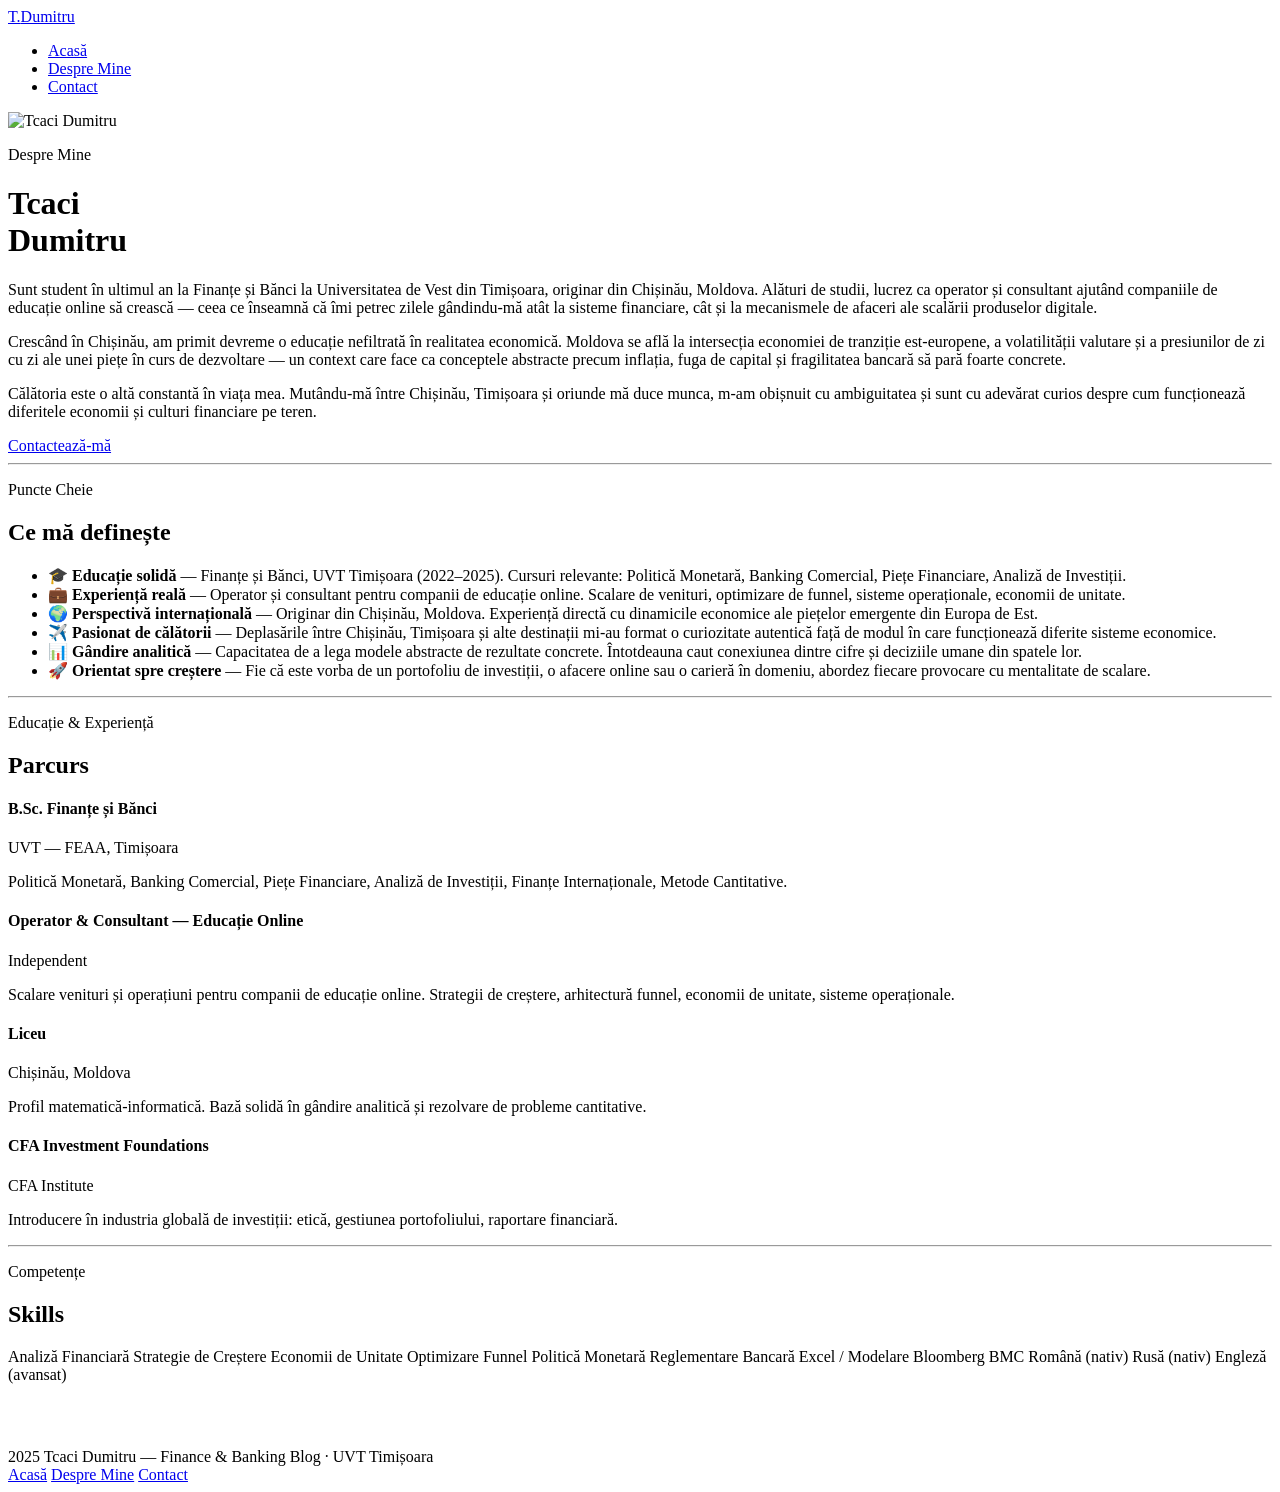
==== about.html @ 70bce986 "Rename about (1).html to about.html" ====
<!DOCTYPE html>
<html lang="ro">
<head>
  <meta charset="UTF-8">
  <meta name="viewport" content="width=device-width, initial-scale=1.0">
  <title>Tcaci Dumitru — Despre Mine</title>
  <link rel="preconnect" href="https://fonts.googleapis.com">
  <link href="https://fonts.googleapis.com/css2?family=Cormorant+Garamond:ital,wght@0,400;0,600;1,400&family=DM+Sans:wght@300;400;500&family=DM+Mono&display=swap" rel="stylesheet">
  <link rel="stylesheet" href="style.css">
</head>
<body>

  <nav id="site-nav">
    <div class="container">
      <a href="index.html" class="nav-logo">T.<span>Dumitru</span></a>
      <ul class="nav-links">
        <li><a href="index.html">Acasă</a></li>
        <li><a href="about.html" class="active">Despre Mine</a></li>
        <li><a href="contact.html">Contact</a></li>
      </ul>
    </div>
  </nav>

  <main>
    <div class="container">

      <!-- ABOUT HERO — grid layout -->
      <div class="about-hero">

        <!-- Photo — ::before / ::after decorative pseudo-elements in CSS -->
        <div class="about-photo-wrap">
          <img src="IMG_2270_2.JPG" alt="Tcaci Dumitru">
        </div>

        <!-- Bio -->
        <div class="about-text">
          <p class="section-label">Despre Mine</p>
          <h1>Tcaci<br>Dumitru</h1>
          <p>
            Sunt student în ultimul an la Finanțe și Bănci la Universitatea de Vest din Timișoara,
            originar din Chișinău, Moldova. Alături de studii, lucrez ca operator și consultant
            ajutând companiile de educație online să crească — ceea ce înseamnă că îmi petrec
            zilele gândindu-mă atât la sisteme financiare, cât și la mecanismele de afaceri ale
            scalării produselor digitale.
          </p>
          <p>
            Crescând în Chișinău, am primit devreme o educație nefiltrată în realitatea economică.
            Moldova se află la intersecția economiei de tranziție est-europene, a volatilității
            valutare și a presiunilor de zi cu zi ale unei piețe în curs de dezvoltare — un context
            care face ca conceptele abstracte precum inflația, fuga de capital și fragilitatea
            bancară să pară foarte concrete.
          </p>
          <p>
            Călătoria este o altă constantă în viața mea. Mutându-mă între Chișinău, Timișoara și
            oriunde mă duce munca, m-am obișnuit cu ambiguitatea și sunt cu adevărat curios despre
            cum funcționează diferitele economii și culturi financiare pe teren.
          </p>
          <a href="contact.html" class="btn btn-primary" style="margin-top:0.5rem;">Contactează-mă</a>
        </div>
      </div>

      <hr class="divider">

      <!-- KEY POINTS — styled list with ::before pseudo-elements -->
      <section class="section" style="padding-top: 0;">
        <p class="section-label">Puncte Cheie</p>
        <h2>Ce mă definește</h2>

        <ul class="key-points">
          <li>
            <span class="icon">🎓</span>
            <span><strong>Educație solidă</strong> — Finanțe și Bănci, UVT Timișoara (2022–2025). Cursuri relevante: Politică Monetară, Banking Comercial, Piețe Financiare, Analiză de Investiții.</span>
          </li>
          <li>
            <span class="icon">💼</span>
            <span><strong>Experiență reală</strong> — Operator și consultant pentru companii de educație online. Scalare de venituri, optimizare de funnel, sisteme operaționale, economii de unitate.</span>
          </li>
          <li>
            <span class="icon">🌍</span>
            <span><strong>Perspectivă internațională</strong> — Originar din Chișinău, Moldova. Experiență directă cu dinamicile economice ale piețelor emergente din Europa de Est.</span>
          </li>
          <li>
            <span class="icon">✈️</span>
            <span><strong>Pasionat de călătorii</strong> — Deplasările între Chișinău, Timișoara și alte destinații mi-au format o curiozitate autentică față de modul în care funcționează diferite sisteme economice.</span>
          </li>
          <li>
            <span class="icon">📊</span>
            <span><strong>Gândire analitică</strong> — Capacitatea de a lega modele abstracte de rezultate concrete. Întotdeauna caut conexiunea dintre cifre și deciziile umane din spatele lor.</span>
          </li>
          <li>
            <span class="icon">🚀</span>
            <span><strong>Orientat spre creștere</strong> — Fie că este vorba de un portofoliu de investiții, o afacere online sau o carieră în domeniu, abordez fiecare provocare cu mentalitate de scalare.</span>
          </li>
        </ul>
      </section>

      <hr class="divider">

      <!-- CV GRID — grid layout, data-year attribute used in CSS ::after -->
      <section class="section" style="padding-top: 0;">
        <p class="section-label">Educație &amp; Experiență</p>
        <h2>Parcurs</h2>

        <div class="cv-grid">
          <div class="cv-card" data-year="2022–2025">
            <h4>B.Sc. Finanțe și Bănci</h4>
            <span class="meta">UVT — FEAA, Timișoara</span>
            <p>Politică Monetară, Banking Comercial, Piețe Financiare, Analiză de Investiții, Finanțe Internaționale, Metode Cantitative.</p>
          </div>

          <div class="cv-card" data-year="2023–prezent">
            <h4>Operator &amp; Consultant — Educație Online</h4>
            <span class="meta">Independent</span>
            <p>Scalare venituri și operațiuni pentru companii de educație online. Strategii de creștere, arhitectură funnel, economii de unitate, sisteme operaționale.</p>
          </div>

          <div class="cv-card" data-year="2018–2022">
            <h4>Liceu</h4>
            <span class="meta">Chișinău, Moldova</span>
            <p>Profil matematică-informatică. Bază solidă în gândire analitică și rezolvare de probleme cantitative.</p>
          </div>

          <div class="cv-card" data-year="2024">
            <h4>CFA Investment Foundations</h4>
            <span class="meta">CFA Institute</span>
            <p>Introducere în industria globală de investiții: etică, gestiunea portofoliului, raportare financiară.</p>
          </div>
        </div>
      </section>

      <hr class="divider">

      <!-- SKILLS — flexbox layout -->
      <section class="section" style="padding-top: 0; padding-bottom: 4rem;">
        <p class="section-label">Competențe</p>
        <h2>Skills</h2>
        <div class="skills-flex">
          <span class="skill-chip">Analiză Financiară</span>
          <span class="skill-chip">Strategie de Creștere</span>
          <span class="skill-chip">Economii de Unitate</span>
          <span class="skill-chip">Optimizare Funnel</span>
          <span class="skill-chip">Politică Monetară</span>
          <span class="skill-chip">Reglementare Bancară</span>
          <span class="skill-chip">Excel / Modelare</span>
          <span class="skill-chip">Bloomberg BMC</span>
          <span class="skill-chip">Română (nativ)</span>
          <span class="skill-chip">Rusă (nativ)</span>
          <span class="skill-chip">Engleză (avansat)</span>
        </div>
      </section>

    </div>
  </main>

  <footer id="site-footer">
    <div class="container">
      <div class="footer-inner">
        <span class="footer-copy">2025 Tcaci Dumitru — Finance &amp; Banking Blog · UVT Timișoara</span>
        <nav class="footer-links">
          <a href="index.html">Acasă</a>
          <a href="about.html">Despre Mine</a>
          <a href="contact.html">Contact</a>
        </nav>
      </div>
    </div>
  </footer>

</body>
</html>
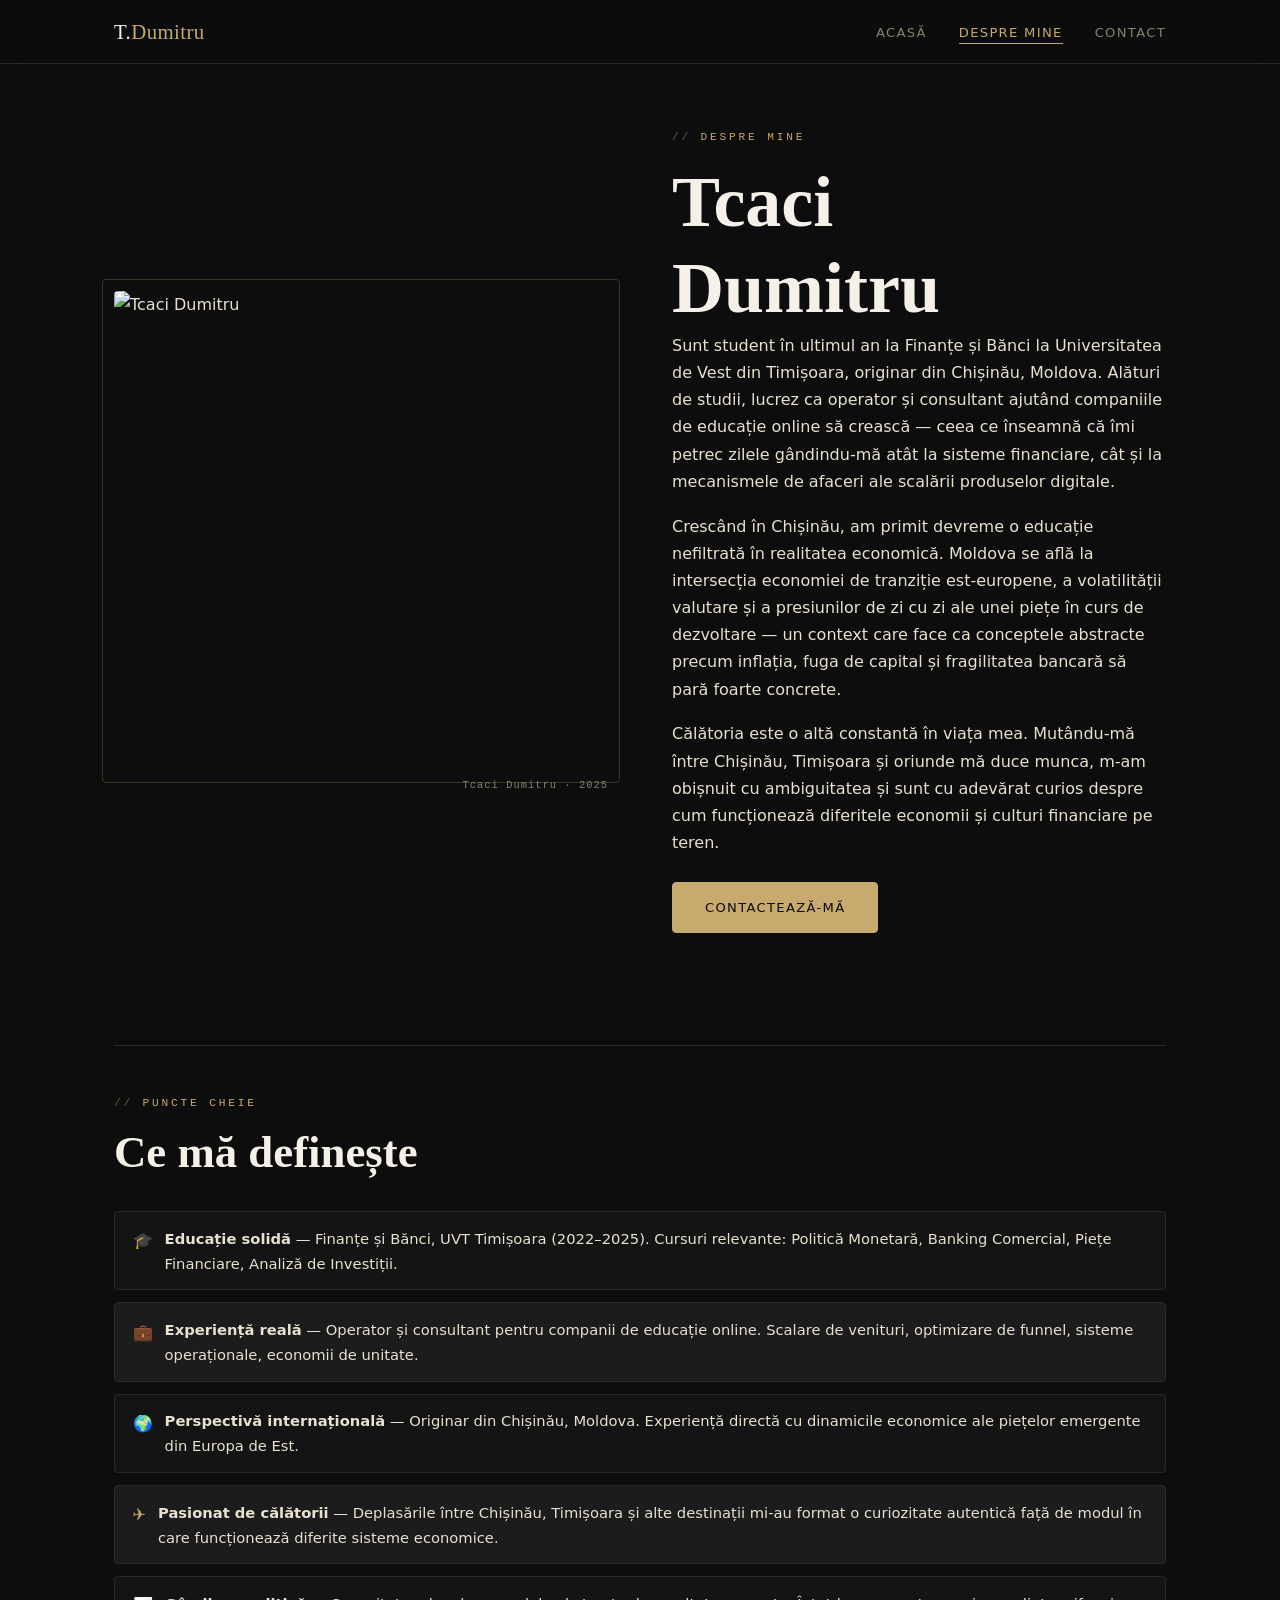
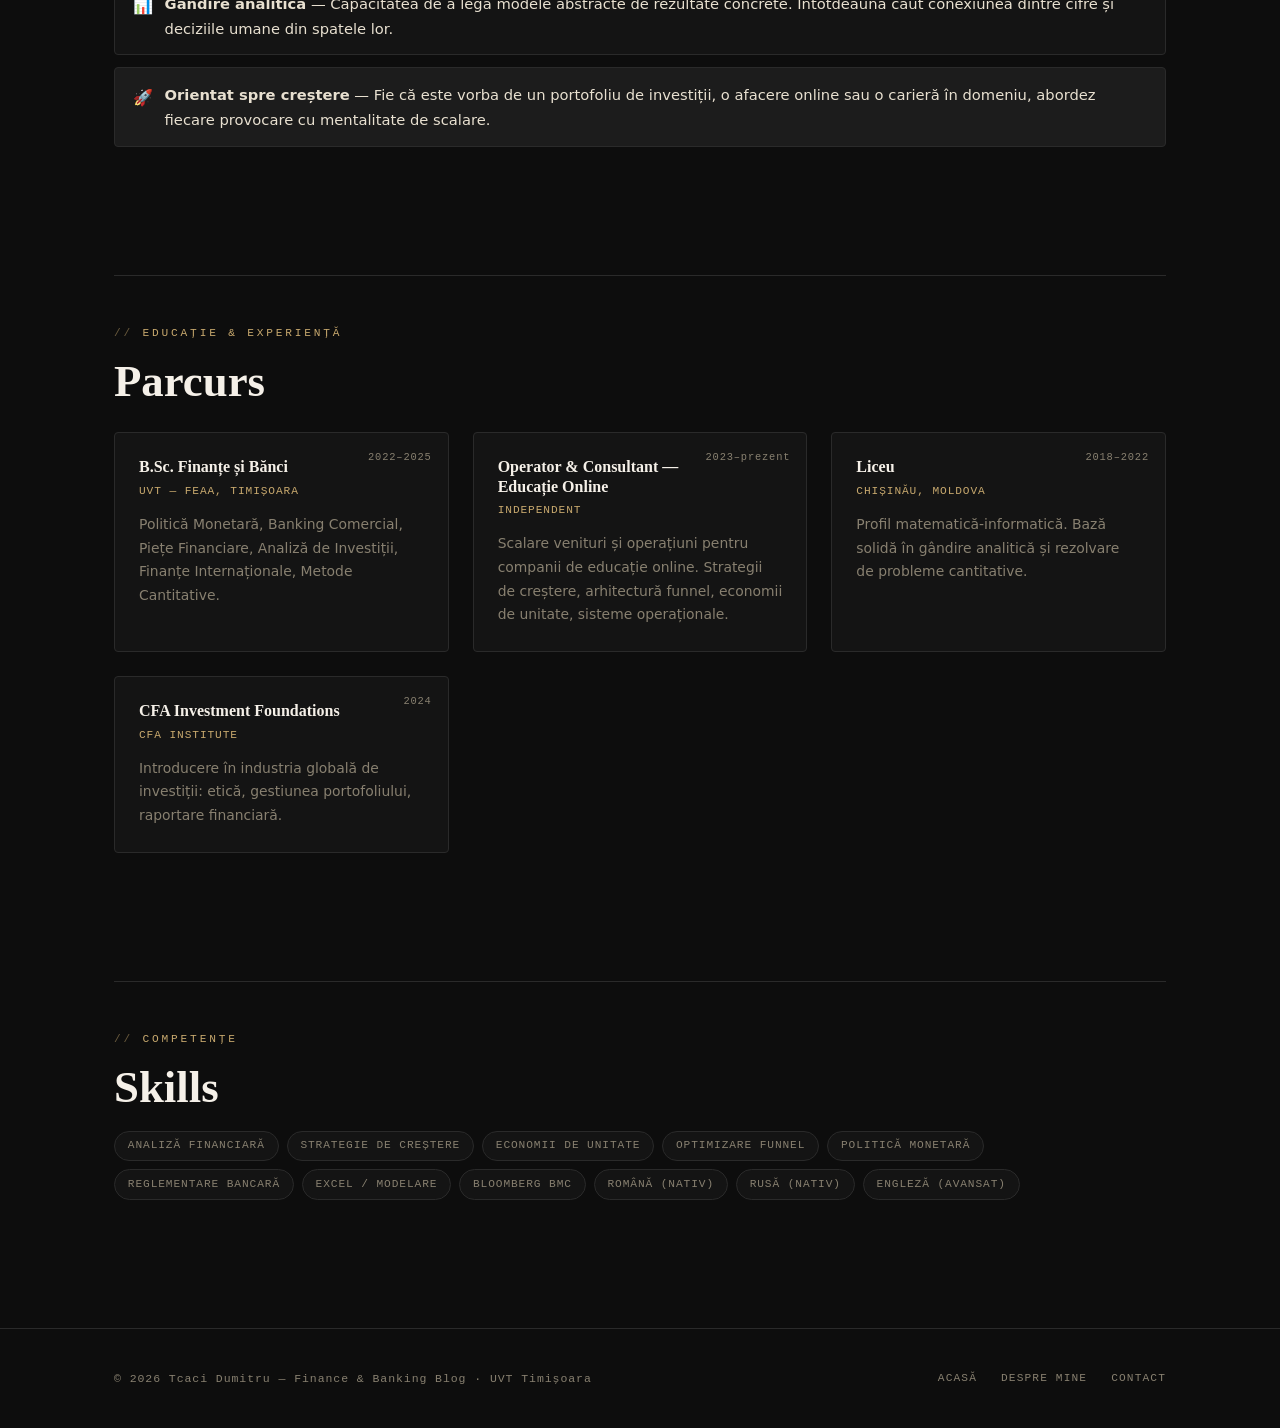
==== commit 2417743f: "Update about.html" ====
--- a/about.html
+++ b/about.html
@@ -155,7 +155,7 @@
   <footer id="site-footer">
     <div class="container">
       <div class="footer-inner">
-        <span class="footer-copy">2025 Tcaci Dumitru — Finance &amp; Banking Blog · UVT Timișoara</span>
+        <span class="footer-copy">2026 Tcaci Dumitru — Finance &amp; Banking Blog · UVT Timișoara</span>
         <nav class="footer-links">
           <a href="index.html">Acasă</a>
           <a href="about.html">Despre Mine</a>
--- a/style.css
+++ b/style.css
@@ -0,0 +1,898 @@
+/* ============================================================
+   style.css — Tcaci Dumitru | Web Design Lab
+   Covers: element, class, ID, attribute selectors
+           px, em, rem, %, vw/vh units
+           float, flexbox, grid layouts
+           :hover, :focus, :nth-child, ::before, ::after
+   ============================================================ */
+
+/* ─── 1. CSS CUSTOM PROPERTIES (variables) ─── */
+:root {
+  --clr-bg:        #0d0d0d;
+  --clr-surface:   #141414;
+  --clr-surface2:  #1c1c1c;
+  --clr-border:    #2a2a2a;
+  --clr-accent:    #c8a96e;        /* warm gold */
+  --clr-accent2:   #e8c98e;
+  --clr-text:      #e8e0d0;
+  --clr-muted:     #888070;
+  --clr-white:     #f5f0e8;
+  --clr-danger:    #c0392b;
+
+  --ff-display:    'Cormorant Garamond', Georgia, serif;
+  --ff-body:       'DM Sans', system-ui, sans-serif;
+  --ff-mono:       'DM Mono', monospace;
+
+  --radius:        4px;
+  --transition:    0.3s cubic-bezier(0.4, 0, 0.2, 1);
+  --shadow:        0 8px 32px rgba(0,0,0,0.5);
+  --max-w:         1100px;
+}
+
+/* ─── 2. RESET & BASE (element selectors) ─── */
+*, *::before, *::after {
+  box-sizing: border-box;
+  margin: 0;
+  padding: 0;
+}
+
+html {
+  font-size: 16px;          /* rem base */
+  scroll-behavior: smooth;
+}
+
+body {
+  background-color: var(--clr-bg);
+  color: var(--clr-text);
+  font-family: var(--ff-body);
+  font-size: 1rem;          /* rem unit */
+  line-height: 1.7;
+  min-height: 100vh;
+}
+
+h1, h2, h3, h4 {
+  font-family: var(--ff-display);
+  font-weight: 600;
+  line-height: 1.2;
+  color: var(--clr-white);
+}
+
+h1 { font-size: clamp(2.5rem, 6vw, 4.5rem); }   /* vw unit */
+h2 { font-size: clamp(1.8rem, 4vw, 2.8rem); }
+h3 { font-size: 1.4rem; }                         /* rem unit */
+
+p  { margin-bottom: 1.1em; color: var(--clr-text); } /* em unit */
+
+a  {
+  color: var(--clr-accent);
+  text-decoration: none;
+  transition: color var(--transition);
+}
+
+/* element selector: pseudo-class */
+a:hover { color: var(--clr-accent2); }
+
+img { max-width: 100%; display: block; }
+
+ul  { list-style: none; }
+
+/* ─── 3. UTILITY CLASSES (class selectors) ─── */
+.container {
+  max-width: var(--max-w);
+  margin-inline: auto;
+  padding-inline: 1.5rem;   /* rem */
+}
+
+.section {
+  padding-block: 5rem;      /* rem */
+}
+
+.section-label {
+  font-family: var(--ff-mono);
+  font-size: 0.7rem;         /* rem */
+  letter-spacing: 0.25em;
+  text-transform: uppercase;
+  color: var(--clr-accent);
+  margin-bottom: 0.75rem;
+}
+
+.section-label::before {    /* ::before pseudo-element */
+  content: "//  ";
+  opacity: 0.5;
+}
+
+.accent { color: var(--clr-accent); }
+
+.tag {
+  display: inline-block;
+  font-family: var(--ff-mono);
+  font-size: 0.65rem;
+  letter-spacing: 0.12em;
+  text-transform: uppercase;
+  background: rgba(200, 169, 110, 0.12);
+  color: var(--clr-accent);
+  border: 1px solid rgba(200, 169, 110, 0.3);
+  padding: 0.2em 0.6em;
+  border-radius: var(--radius);
+}
+
+.divider {
+  border: none;
+  border-top: 1px solid var(--clr-border);
+  margin-block: 3rem;
+}
+
+/* ─── 4. NAVIGATION ─── */
+/* ID selector */
+#site-nav {
+  position: fixed;
+  top: 0;
+  left: 0;
+  right: 0;
+  z-index: 100;
+  background: rgba(13, 13, 13, 0.92);
+  backdrop-filter: blur(12px);
+  border-bottom: 1px solid var(--clr-border);
+  height: 64px;             /* px unit */
+  display: flex;
+  align-items: center;
+}
+
+#site-nav .container {
+  display: flex;
+  align-items: center;
+  justify-content: space-between;
+  width: 100%;
+}
+
+/* class selector */
+.nav-logo {
+  font-family: var(--ff-display);
+  font-size: 1.3rem;
+  color: var(--clr-white);
+  letter-spacing: 0.02em;
+}
+
+.nav-logo span {
+  color: var(--clr-accent);
+}
+
+.nav-links {
+  display: flex;
+  gap: 2rem;                /* rem */
+  align-items: center;
+}
+
+.nav-links a {
+  font-size: 0.82rem;
+  letter-spacing: 0.1em;
+  text-transform: uppercase;
+  color: var(--clr-muted);
+  padding-bottom: 2px;      /* px */
+  border-bottom: 1px solid transparent;
+  transition: color var(--transition), border-color var(--transition);
+  position: relative;
+}
+
+/* ::after pseudo-element on nav links */
+.nav-links a::after {
+  content: "";
+  position: absolute;
+  bottom: -2px;
+  left: 0;
+  width: 0%;
+  height: 1px;
+  background: var(--clr-accent);
+  transition: width var(--transition);
+}
+
+/* :hover pseudo-class */
+.nav-links a:hover {
+  color: var(--clr-white);
+}
+
+.nav-links a:hover::after {
+  width: 100%;
+}
+
+/* class selector: active state */
+.nav-links a.active {
+  color: var(--clr-accent);
+}
+
+.nav-links a.active::after {
+  width: 100%;
+}
+
+/* ─── 5. BUTTONS (class + attribute selectors) ─── */
+.btn {
+  display: inline-flex;
+  align-items: center;
+  gap: 0.5rem;
+  font-family: var(--ff-body);
+  font-size: 0.82rem;
+  letter-spacing: 0.1em;
+  text-transform: uppercase;
+  font-weight: 500;
+  padding: 0.85rem 2rem;    /* rem */
+  border-radius: var(--radius);
+  cursor: pointer;
+  transition: all var(--transition);
+  border: 1px solid transparent;
+}
+
+.btn-primary {
+  background: var(--clr-accent);
+  color: #0d0d0d;
+  border-color: var(--clr-accent);
+}
+
+/* :hover pseudo-class */
+.btn-primary:hover {
+  background: var(--clr-accent2);
+  border-color: var(--clr-accent2);
+  transform: translateY(-2px);
+  box-shadow: 0 8px 24px rgba(200, 169, 110, 0.3);
+}
+
+.btn-outline {
+  background: transparent;
+  color: var(--clr-accent);
+  border-color: var(--clr-accent);
+}
+
+.btn-outline:hover {
+  background: rgba(200, 169, 110, 0.08);
+  transform: translateY(-2px);
+}
+
+/* attribute selector — targets buttons with type="submit" */
+button[type="submit"] {
+  width: 100%;
+  font-size: 0.9rem;
+  padding: 1rem 2rem;
+}
+
+button[type="submit"]:hover {
+  letter-spacing: 0.18em;
+}
+
+/* ─── 6. SLIDER / HERO ─── */
+/* ID selector */
+#hero-slider {
+  position: relative;
+  height: 100vh;            /* vh unit */
+  min-height: 560px;        /* px unit */
+  display: flex;
+  align-items: center;
+  overflow: hidden;
+}
+
+.slider-bg {
+  position: absolute;
+  inset: 0;
+  background-image:
+    linear-gradient(to bottom, rgba(13,13,13,0.3) 0%, rgba(13,13,13,0.85) 100%),
+    url('https://images.unsplash.com/photo-1611974789855-9c2a0a7236a3?w=1600&q=80');
+  background-size: cover;
+  background-position: center;
+  transform: scale(1.05);
+  animation: slowZoom 12s ease-out forwards;
+}
+
+@keyframes slowZoom {
+  from { transform: scale(1.05); }
+  to   { transform: scale(1.0); }
+}
+
+.slider-content {
+  position: relative;
+  z-index: 2;
+  max-width: 720px;         /* px */
+}
+
+.slider-content .section-label {
+  animation: fadeUp 0.8s 0.2s both;
+}
+
+.slider-content h1 {
+  animation: fadeUp 0.8s 0.4s both;
+  margin-bottom: 1.25rem;
+}
+
+.slider-content p {
+  font-size: 1.15rem;
+  color: rgba(232, 224, 208, 0.8);
+  max-width: 540px;         /* px */
+  animation: fadeUp 0.8s 0.6s both;
+  margin-bottom: 2rem;
+}
+
+.slider-actions {
+  display: flex;
+  gap: 1rem;
+  flex-wrap: wrap;
+  animation: fadeUp 0.8s 0.8s both;
+}
+
+@keyframes fadeUp {
+  from { opacity: 0; transform: translateY(24px); }
+  to   { opacity: 1; transform: translateY(0); }
+}
+
+/* slider dot indicators */
+.slider-dots {
+  position: absolute;
+  bottom: 2.5rem;
+  left: 50%;
+  transform: translateX(-50%);
+  display: flex;
+  gap: 0.5rem;
+  z-index: 3;
+}
+
+.slider-dots span {
+  width: 6px;               /* px */
+  height: 6px;
+  border-radius: 50%;
+  background: rgba(200,169,110,0.4);
+  cursor: pointer;
+  transition: all var(--transition);
+}
+
+/* :first-child pseudo-class */
+.slider-dots span:first-child {
+  width: 24px;
+  border-radius: 3px;
+  background: var(--clr-accent);
+}
+
+/* ─── 7. POSTS GRID (grid layout) ─── */
+.posts-grid {
+  display: grid;
+  grid-template-columns: repeat(auto-fill, minmax(320px, 1fr)); /* grid */
+  gap: 1.5rem;
+}
+
+.post-card {
+  background: var(--clr-surface);
+  border: 1px solid var(--clr-border);
+  border-radius: var(--radius);
+  overflow: hidden;
+  transition: transform var(--transition), border-color var(--transition), box-shadow var(--transition);
+  display: flex;
+  flex-direction: column;
+  position: relative;
+}
+
+/* ::before pseudo-element — gold top accent bar */
+.post-card::before {
+  content: "";
+  position: absolute;
+  top: 0; left: 0; right: 0;
+  height: 2px;
+  background: linear-gradient(90deg, var(--clr-accent), transparent);
+  opacity: 0;
+  transition: opacity var(--transition);
+}
+
+/* :hover pseudo-class */
+.post-card:hover {
+  transform: translateY(-6px);
+  border-color: rgba(200, 169, 110, 0.3);
+  box-shadow: var(--shadow);
+}
+
+.post-card:hover::before {
+  opacity: 1;
+}
+
+.post-card-img {
+  height: 200px;            /* px */
+  overflow: hidden;
+}
+
+.post-card-img img {
+  width: 100%;
+  height: 100%;
+  object-fit: cover;
+  transition: transform 0.6s ease;
+  filter: grayscale(20%);
+}
+
+.post-card:hover .post-card-img img {
+  transform: scale(1.06);
+  filter: grayscale(0%);
+}
+
+.post-card-body {
+  padding: 1.5rem;          /* rem */
+  flex: 1;
+  display: flex;
+  flex-direction: column;
+}
+
+.post-meta {
+  display: flex;
+  align-items: center;
+  gap: 0.75rem;
+  margin-bottom: 0.75rem;
+  flex-wrap: wrap;
+}
+
+.post-meta time {
+  font-family: var(--ff-mono);
+  font-size: 0.72rem;
+  color: var(--clr-muted);
+}
+
+.post-card h3 {
+  font-size: 1.2rem;
+  margin-bottom: 0.75rem;
+  color: var(--clr-white);
+}
+
+.post-card p {
+  font-size: 0.9rem;
+  color: var(--clr-muted);
+  flex: 1;
+  margin-bottom: 1.25rem;
+}
+
+.read-more {
+  font-family: var(--ff-mono);
+  font-size: 0.72rem;
+  letter-spacing: 0.15em;
+  text-transform: uppercase;
+  color: var(--clr-accent);
+  display: inline-flex;
+  align-items: center;
+  gap: 0.4rem;
+  margin-top: auto;
+}
+
+/* ::after pseudo-element — arrow */
+.read-more::after {
+  content: "→";
+  transition: transform var(--transition);
+}
+
+.read-more:hover::after {
+  transform: translateX(4px);
+}
+
+/* ─── 8. FEATURED POST (float layout) ─── */
+.featured-post {
+  background: var(--clr-surface);
+  border: 1px solid var(--clr-border);
+  border-radius: var(--radius);
+  overflow: hidden;
+  margin-bottom: 3rem;
+  padding: 2rem;
+}
+
+/* float layout demo */
+.featured-post-img {
+  float: right;             /* float */
+  width: 42%;               /* % unit */
+  margin-left: 2rem;
+  margin-bottom: 1rem;
+  border-radius: var(--radius);
+  overflow: hidden;
+}
+
+.featured-post-img img {
+  width: 100%;
+  height: 280px;
+  object-fit: cover;
+}
+
+.featured-post::after {     /* clearfix */
+  content: "";
+  display: table;
+  clear: both;
+}
+
+.featured-label {
+  display: inline-flex;
+  align-items: center;
+  gap: 0.4rem;
+  font-family: var(--ff-mono);
+  font-size: 0.65rem;
+  letter-spacing: 0.15em;
+  text-transform: uppercase;
+  color: var(--clr-accent);
+  margin-bottom: 1rem;
+}
+
+/* ::before pseudo-element — star icon */
+.featured-label::before {
+  content: "★";
+  font-size: 0.7rem;
+}
+
+/* ─── 9. ABOUT PAGE ─── */
+.about-hero {
+  padding-top: calc(64px + 4rem);  /* calc() with px + rem */
+  padding-bottom: 4rem;
+  display: grid;
+  grid-template-columns: 1fr 1fr;
+  gap: 4rem;
+  align-items: center;
+}
+
+.about-photo-wrap {
+  position: relative;
+}
+
+/* ::before pseudo-element — decorative border offset */
+.about-photo-wrap::before {
+  content: "";
+  position: absolute;
+  inset: -12px;             /* px */
+  border: 1px solid rgba(200, 169, 110, 0.25);
+  border-radius: var(--radius);
+  pointer-events: none;
+}
+
+/* ::after pseudo-element — bottom label */
+.about-photo-wrap::after {
+  content: "Tcaci Dumitru · 2025";
+  position: absolute;
+  bottom: -1.5rem;
+  right: 0;
+  font-family: var(--ff-mono);
+  font-size: 0.65rem;
+  letter-spacing: 0.1em;
+  color: var(--clr-muted);
+}
+
+.about-photo-wrap img {
+  width: 100%;
+  height: 480px;            /* px */
+  object-fit: cover;
+  object-position: center top;
+  border-radius: var(--radius);
+  filter: grayscale(15%);
+  transition: filter var(--transition);
+}
+
+/* :hover pseudo-class */
+.about-photo-wrap:hover img {
+  filter: grayscale(0%);
+}
+
+/* styled list — class selector */
+.key-points {
+  margin-top: 2rem;
+  display: flex;
+  flex-direction: column;
+  gap: 0.75rem;
+}
+
+.key-points li {
+  display: flex;
+  align-items: flex-start;
+  gap: 0.75rem;
+  padding: 0.85rem 1.1rem;
+  background: var(--clr-surface);
+  border: 1px solid var(--clr-border);
+  border-radius: var(--radius);
+  font-size: 0.92rem;
+  transition: border-color var(--transition), background var(--transition);
+  position: relative;
+  overflow: hidden;
+}
+
+/* ::before pseudo-element — left colored bar */
+.key-points li::before {
+  content: "";
+  position: absolute;
+  left: 0; top: 0; bottom: 0;
+  width: 3px;               /* px */
+  background: var(--clr-accent);
+  opacity: 0;
+  transition: opacity var(--transition);
+}
+
+/* :hover pseudo-class */
+.key-points li:hover {
+  border-color: rgba(200, 169, 110, 0.3);
+  background: var(--clr-surface2);
+}
+
+.key-points li:hover::before {
+  opacity: 1;
+}
+
+/* :nth-child pseudo-class */
+.key-points li:nth-child(even) {
+  background: var(--clr-surface2);
+}
+
+.key-points li .icon {
+  color: var(--clr-accent);
+  font-size: 1rem;
+  flex-shrink: 0;
+  margin-top: 0.1rem;
+}
+
+/* CV sections flexbox layout */
+.cv-grid {
+  display: grid;
+  grid-template-columns: repeat(auto-fill, minmax(280px, 1fr));
+  gap: 1.5rem;
+  margin-top: 1.5rem;
+}
+
+.cv-card {
+  background: var(--clr-surface);
+  border: 1px solid var(--clr-border);
+  border-radius: var(--radius);
+  padding: 1.5rem;
+  transition: border-color var(--transition), transform var(--transition);
+  position: relative;
+}
+
+.cv-card::after {
+  content: attr(data-year);   /* attribute selector value in pseudo-element */
+  position: absolute;
+  top: 1rem;
+  right: 1rem;
+  font-family: var(--ff-mono);
+  font-size: 0.65rem;
+  color: var(--clr-muted);
+  letter-spacing: 0.08em;
+}
+
+.cv-card:hover {
+  border-color: rgba(200, 169, 110, 0.3);
+  transform: translateY(-3px);
+}
+
+.cv-card h4 {
+  font-size: 1rem;
+  margin-bottom: 0.35rem;
+  padding-right: 3rem;
+}
+
+.cv-card .meta {
+  font-family: var(--ff-mono);
+  font-size: 0.7rem;
+  color: var(--clr-accent);
+  letter-spacing: 0.08em;
+  text-transform: uppercase;
+  margin-bottom: 0.75rem;
+  display: block;
+}
+
+.cv-card p {
+  font-size: 0.87rem;
+  color: var(--clr-muted);
+  margin: 0;
+}
+
+/* skills flex wrap */
+.skills-flex {
+  display: flex;
+  flex-wrap: wrap;
+  gap: 0.5rem;
+  margin-top: 1rem;
+}
+
+.skill-chip {
+  font-family: var(--ff-mono);
+  font-size: 0.7rem;
+  letter-spacing: 0.08em;
+  text-transform: uppercase;
+  padding: 0.3rem 0.8rem;
+  border: 1px solid var(--clr-border);
+  border-radius: 2rem;        /* px — pill shape */
+  color: var(--clr-muted);
+  background: var(--clr-surface);
+  transition: all var(--transition);
+}
+
+.skill-chip:hover {
+  border-color: var(--clr-accent);
+  color: var(--clr-accent);
+  background: rgba(200, 169, 110, 0.06);
+}
+
+/* ─── 10. CONTACT PAGE ─── */
+.contact-layout {
+  display: grid;
+  grid-template-columns: 1fr 1.6fr;   /* grid layout */
+  gap: 4rem;
+  align-items: start;
+}
+
+.contact-info h2 {
+  margin-bottom: 1rem;
+}
+
+.contact-info p {
+  font-size: 0.95rem;
+  color: var(--clr-muted);
+}
+
+.contact-detail {
+  display: flex;
+  align-items: center;
+  gap: 0.75rem;
+  padding: 0.85rem 0;
+  border-bottom: 1px solid var(--clr-border);
+  font-size: 0.9rem;
+}
+
+/* :last-child pseudo-class */
+.contact-detail:last-of-type {
+  border-bottom: none;
+}
+
+.contact-detail .icon {
+  width: 36px;              /* px */
+  height: 36px;
+  background: var(--clr-surface2);
+  border: 1px solid var(--clr-border);
+  border-radius: 50%;
+  display: flex;
+  align-items: center;
+  justify-content: center;
+  font-size: 0.9rem;
+  flex-shrink: 0;
+}
+
+/* ─── FORM ─── */
+.contact-form {
+  background: var(--clr-surface);
+  border: 1px solid var(--clr-border);
+  border-radius: var(--radius);
+  padding: 2.5rem;          /* rem */
+}
+
+.form-group {
+  margin-bottom: 1.5rem;
+}
+
+/* element selector */
+label {
+  display: block;
+  font-family: var(--ff-mono);
+  font-size: 0.72rem;
+  letter-spacing: 0.12em;
+  text-transform: uppercase;
+  color: var(--clr-muted);
+  margin-bottom: 0.5rem;
+}
+
+/* attribute selectors — different input types */
+input[type="text"],
+input[type="email"],
+textarea {
+  width: 100%;
+  background: var(--clr-surface2);
+  border: 1px solid var(--clr-border);
+  border-radius: var(--radius);
+  color: var(--clr-white);
+  font-family: var(--ff-body);
+  font-size: 0.95rem;
+  padding: 0.85rem 1rem;
+  transition: border-color var(--transition), box-shadow var(--transition);
+  outline: none;
+}
+
+/* :focus pseudo-class */
+input[type="text"]:focus,
+input[type="email"]:focus,
+textarea:focus {
+  border-color: var(--clr-accent);
+  box-shadow: 0 0 0 3px rgba(200, 169, 110, 0.12);
+}
+
+/* attribute selector — placeholder */
+input[type="text"]::placeholder,
+input[type="email"]::placeholder,
+textarea::placeholder {
+  color: var(--clr-muted);
+  opacity: 0.6;
+}
+
+textarea {
+  min-height: 140px;        /* px */
+  resize: vertical;
+}
+
+/* attribute selector — required fields */
+input[required] + label::after,
+textarea[required] + label::after {
+  content: " *";
+  color: var(--clr-accent);
+}
+
+/* confirmation message — ID selector */
+#form-confirm {
+  display: none;
+  background: rgba(200, 169, 110, 0.1);
+  border: 1px solid rgba(200, 169, 110, 0.4);
+  border-radius: var(--radius);
+  padding: 1.25rem 1.5rem;
+  margin-top: 1.5rem;
+  font-size: 0.9rem;
+  color: var(--clr-accent);
+  text-align: center;
+}
+
+/* class added by JS */
+#form-confirm.visible {
+  display: block;
+  animation: fadeUp 0.4s both;
+}
+
+/* ─── 11. FOOTER ─── */
+/* ID selector */
+#site-footer {
+  border-top: 1px solid var(--clr-border);
+  padding-block: 2.5rem;
+  margin-top: 4rem;
+}
+
+.footer-inner {
+  display: flex;
+  justify-content: space-between;
+  align-items: center;
+  flex-wrap: wrap;
+  gap: 1rem;
+}
+
+.footer-copy {
+  font-family: var(--ff-mono);
+  font-size: 0.72rem;
+  color: var(--clr-muted);
+  letter-spacing: 0.08em;
+}
+
+/* ::before pseudo-element on footer copy */
+.footer-copy::before {
+  content: "© ";
+}
+
+.footer-links {
+  display: flex;
+  gap: 1.5rem;
+}
+
+.footer-links a {
+  font-family: var(--ff-mono);
+  font-size: 0.7rem;
+  letter-spacing: 0.1em;
+  text-transform: uppercase;
+  color: var(--clr-muted);
+  transition: color var(--transition);
+}
+
+.footer-links a:hover {
+  color: var(--clr-accent);
+}
+
+/* ─── 12. PAGE WRAPPER (accounts for fixed nav) ─── */
+.page-content {
+  padding-top: 64px;        /* px — same as nav height */
+}
+
+/* ─── 13. RESPONSIVE (mobile) ─── */
+@media (max-width: 768px) {
+  .about-hero          { grid-template-columns: 1fr; gap: 2rem; }
+  .contact-layout      { grid-template-columns: 1fr; gap: 2rem; }
+  .posts-grid          { grid-template-columns: 1fr; }
+  .featured-post-img   { float: none; width: 100%; margin-left: 0; margin-bottom: 1.5rem; }
+  .nav-links           { gap: 1rem; }
+  .cv-grid             { grid-template-columns: 1fr; }
+  .slider-actions      { flex-direction: column; }
+  .footer-inner        { flex-direction: column; text-align: center; }
+}
+
+@media (max-width: 480px) {
+  .nav-links a         { font-size: 0.72rem; }
+  .contact-form        { padding: 1.5rem; }
+}
